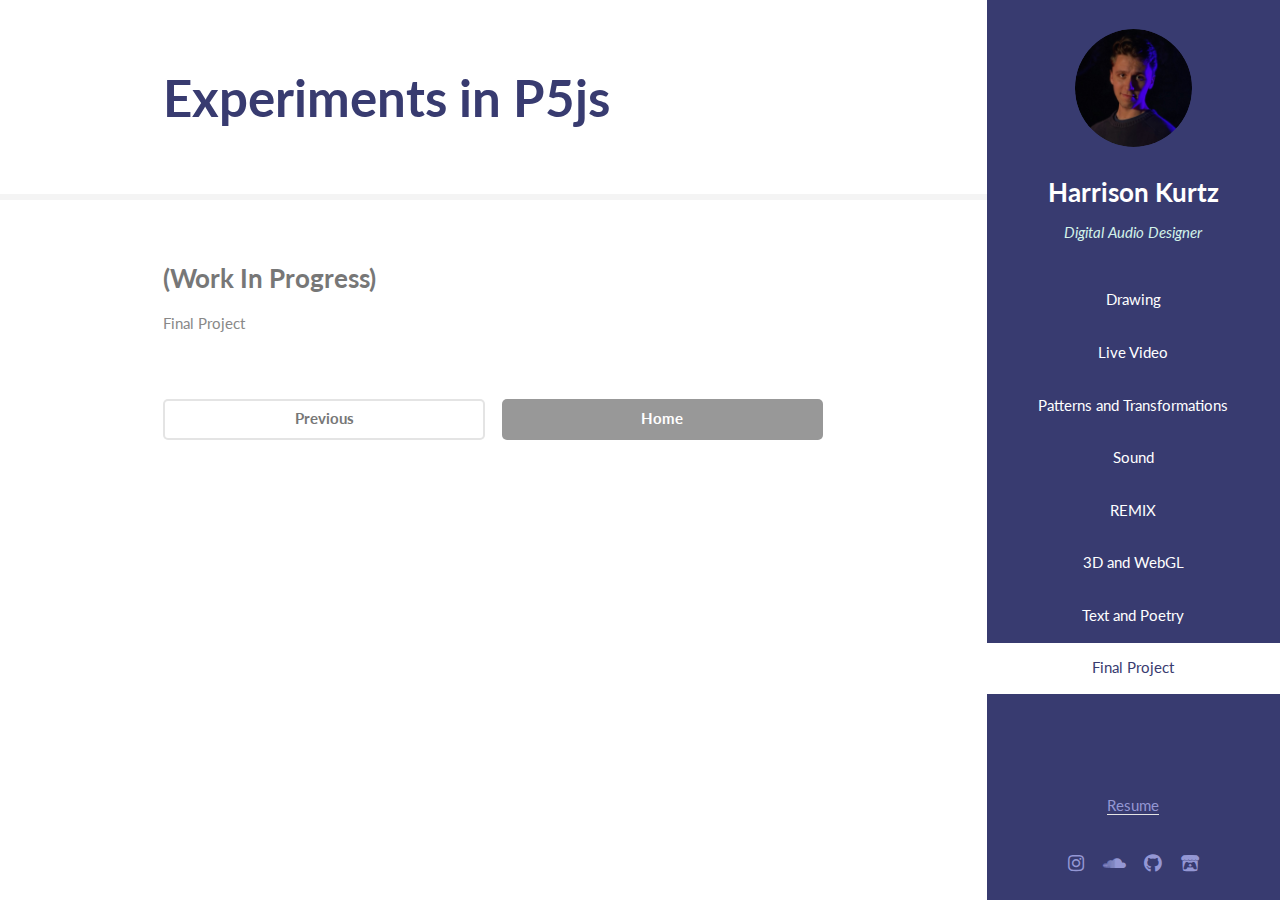
==== p5/final.html @ 9763a348 "Added all the p5 pages!" ====
<!DOCTYPE HTML>
<html>
	<head>
		<title>P5js Experiments</title>
		<meta charset="utf-8" />
		<meta name="viewport" content="width=device-width, initial-scale=1, user-scalable=no" />
		<link rel="shortcut icon" href="favicon.ico"/>
		<link rel="stylesheet" href="../assets/css/main.css" />
		<script src="p5.js"></script>
		<script src="p5.sound.min.js"></script>
		<!--<script src="week7.js"></script> -->
	</head>
    <body class="is-preload">
        <!-- Header -->
			<section id="header">
				<header>
					<span class="image avatar"><img src="../images/avatar.jpg" alt="" /></span>
					<h1 id="logo"><a href="/">Harrison Kurtz</a></h1>
					<p>Digital Audio Designer</p>
				</header>
				<nav id="nav">
					<ul>
						<li><a href="week1.html">Drawing</a></li>
						<li><a href="week2.html">Live Video</a></li>
						<li><a href="week3.html">Patterns and Transformations</a></li>
						<li><a href="week4.html">Sound</a></li>
						<li><a href="week5.html">REMIX</a></li>
						<li><a href="week6.html">3D and WebGL</a></li>
						<li><a href="week7.html">Text and Poetry</a></li>
						<li><a href="final.html"class="active">Final Project</a></li>
					</ul>
				</nav>
				<footer>
					<p><a href="/resumes/Resume.pdf">Resume</a></p>
					<ul class="icons">
						<li><a href="https://www.instagram.com/h.kurtz/" class="icon brands fa-instagram"><span class="label">Instagram</span></a></li>
						<li><a href="https://soundcloud.com/user-199439298" class="icon brands fa-soundcloud"><span class="label">Soundcloud</span></a></li>
						<li><a href="https://github.com/h-kurtz" class="icon brands fa-github"><span class="label">Github</span></a></li>
						<li><a href="https://h-kurtz.itch.io" class="icon brands fa-itch-io"><span class="label">Itch.io</span></a></li>
					</ul>
				</footer>
			</section>

			<div id="wrapper">

				<!-- Main -->
					<div id="main">
						<section>
							<div class="container">
								<header class="major">
									<h2>Experiments in P5js</h2>
								</header>
							</div>
						</section>
						<section>
							<div class="container">
								<h3>(Work In Progress)</h3>
								<p>Final Project</p>
								<!--<div id="p5-frame"></div> 
								<h4>Instructions:</h4>
								<p>Use your mouse to search for the lines of poetry hidden in the canvas.</p>
								-->
							</div>
						</section>
						<div class="container">
							<ul class="actions fit">
								<li><a href="week7.html" class="button alt">Previous</a></li>
								<li><a href="/" class="col-6 button">Home</a></li>
							</ul>
						</div>
					</div>
			</div>
			


        <script src="../assets/js/jquery.min.js"></script>
        <script src="../assets/js/jquery.scrollex.min.js"></script>
        <script src="../assets/js/jquery.scrolly.min.js"></script>
        <script src="../assets/js/browser.min.js"></script>
        <script src="../assets/js/breakpoints.min.js"></script>
        <script src="../assets/js/util.js"></script>
        <script src="../assets/js/main.js"></script>

    </body>
</html>
---- assets/css/main.css ----
@import url("fontawesome-all.min.css");
@import url("https://fonts.googleapis.com/css?family=Lato:400,400italic,700,700italic|Source+Code+Pro:400");

/*
	Read Only by HTML5 UP
	html5up.net | @ajlkn
	Free for personal and commercial use under the CCA 3.0 license (html5up.net/license)
*/

html, body, div, span, applet, object,
iframe, h1, h2, h3, h4, h5, h6, p, blockquote,
pre, a, abbr, acronym, address, big, cite,
code, del, dfn, em, img, ins, kbd, q, s, samp,
small, strike, strong, sub, sup, tt, var, b,
u, i, center, dl, dt, dd, ol, ul, li, fieldset,
form, label, legend, table, caption, tbody,
tfoot, thead, tr, th, td, article, aside,
canvas, details, embed, figure, figcaption,
footer, header, hgroup, menu, nav, output, ruby,
section, summary, time, mark, audio, video {
	margin: 0;
	padding: 0;
	border: 0;
	font-size: 100%;
	font: inherit;
	vertical-align: baseline;}

article, aside, details, figcaption, figure,
footer, header, hgroup, menu, nav, section {
	display: block;}

body {
	line-height: 1;
}

ol, ul {
	list-style: none;
}

blockquote, q {
	quotes: none;
}

	blockquote:before, blockquote:after, q:before, q:after {
		content: '';
		content: none;
	}

table {
	border-collapse: collapse;
	border-spacing: 0;
}

body {
	-webkit-text-size-adjust: none;
}

mark {
	background-color: transparent;
	color: inherit;
}

input::-moz-focus-inner {
	border: 0;
	padding: 0;
}

input, select, textarea {
	-moz-appearance: none;
	-webkit-appearance: none;
	-ms-appearance: none;
	appearance: none;
}

/* Basic */

	html {
		box-sizing: border-box;
	}

	*, *:before, *:after {
		box-sizing: inherit;
	}

	body {
		background: #fff;
	}

		body.is-preload *, body.is-preload *:before, body.is-preload *:after {
			-moz-animation: none !important;
			-webkit-animation: none !important;
			-ms-animation: none !important;
			animation: none !important;
			-moz-transition: none !important;
			-webkit-transition: none !important;
			-ms-transition: none !important;
			transition: none !important;
		}

	body, input, select, textarea {
		color: #888;
		font-family: "Lato", sans-serif;
		font-size: 16pt;
		font-weight: 400;
		line-height: 1.75em;
	}

	a {
		-moz-transition: color 0.2s ease-in-out, border-color 0.2s ease-in-out;
		-webkit-transition: color 0.2s ease-in-out, border-color 0.2s ease-in-out;
		-ms-transition: color 0.2s ease-in-out, border-color 0.2s ease-in-out;
		transition: color 0.2s ease-in-out, border-color 0.2s ease-in-out;
		border-bottom: solid 1px #e4e4e4;
		color: inherit;
		text-decoration: none;
	}

		a:hover {
			border-bottom-color: transparent;
			color: #383b70 !important;
		}

	strong, b {
		color: #777;
		font-weight: 700;
	}

	em, i {
		font-style: italic;
	}

	p {
		margin: 0 0 2.25em 0;
	}

	h1, h2, h3, h4, h5, h6 {
		color: #777;
		font-weight: 700;
		line-height: 1em;
		margin: 0 0 0.5625em 0;
	}

		h1 a, h2 a, h3 a, h4 a, h5 a, h6 a {
			border: 0;
			color: inherit;
			text-decoration: none;
		}

	h2 {
		font-size: 2em;
		line-height: 1.5em;
	}

	h3 {
		font-size: 1.75em;
		line-height: 1.5em;
	}

	h4 {
		font-size: 1.25em;
		line-height: 1.5em;
	}

	h5 {
		font-size: 0.9em;
		line-height: 1.5em;
	}

	h6 {
		font-size: 0.7em;
		line-height: 1.5em;
	}

	sub {
		font-size: 0.8em;
		position: relative;
		top: 0.5em;
	}

	sup {
		font-size: 0.8em;
		position: relative;
		top: -0.5em;
	}

	hr {
		border: 0;
		border-bottom: solid 2px #f4f4f4;
		margin: 2.25em 0;
	}

		hr.major {
			margin: 3.375em 0;
		}

	blockquote {
		border-left: solid 8px #e4e4e4;
		font-style: italic;
		margin: 0 0 2.25em 0;
		padding: 0.5em 0 0.5em 2em;
	}

	code {
		background: #555;
		border-radius: 5px;
		color: #fff;
		font-family: "Source Code Pro", monospace;
		font-size: 0.9em;
		margin: 0 0.25em;
		padding: 0.25em 0.65em;
	}

	pre {
		font-family: "Source Code Pro", monospace;
		font-size: 0.9em;
		margin: 0 0 2.25em 0;
	}

		pre code {
			-webkit-overflow-scrolling: touch;
			display: block;
			line-height: 1.5em;
			overflow-x: auto;
			padding: 1em 1.5em;
		}

	.align-left {
		text-align: left;
	}

	.align-center {
		text-align: center;
	}

	.align-right {
		text-align: right;
	}

/* Row */

	.row {
		display: flex;
		flex-wrap: wrap;
		box-sizing: border-box;
		align-items: stretch;
	}

		.row > * {
			box-sizing: border-box;
		}

		.row.gtr-uniform > * > :last-child {
			margin-bottom: 0;
		}

		.row.aln-left {
			justify-content: flex-start;
		}

		.row.aln-center {
			justify-content: center;
		}

		.row.aln-right {
			justify-content: flex-end;
		}

		.row.aln-top {
			align-items: flex-start;
		}

		.row.aln-middle {
			align-items: center;
		}

		.row.aln-bottom {
			align-items: flex-end;
		}

		.row > .imp {
			order: -1;
		}

		.row > .col-1 {
			width: 8.33333%;
		}

		.row > .off-1 {
			margin-left: 8.33333%;
		}

		.row > .col-2 {
			width: 16.66667%;
		}

		.row > .off-2 {
			margin-left: 16.66667%;
		}

		.row > .col-3 {
			width: 25%;
		}

		.row > .off-3 {
			margin-left: 25%;
		}

		.row > .col-4 {
			width: 33.33333%;
		}

		.row > .off-4 {
			margin-left: 33.33333%;
		}

		.row > .col-5 {
			width: 41.66667%;
		}

		.row > .off-5 {
			margin-left: 41.66667%;
		}

		.row > .col-6 {
			width: 50%;
		}

		.row > .off-6 {
			margin-left: 50%;
		}

		.row > .col-7 {
			width: 58.33333%;
		}

		.row > .off-7 {
			margin-left: 58.33333%;
		}

		.row > .col-8 {
			width: 66.66667%;
		}

		.row > .off-8 {
			margin-left: 66.66667%;
		}

		.row > .col-9 {
			width: 75%;
		}

		.row > .off-9 {
			margin-left: 75%;
		}

		.row > .col-10 {
			width: 83.33333%;
		}

		.row > .off-10 {
			margin-left: 83.33333%;
		}

		.row > .col-11 {
			width: 91.66667%;
		}

		.row > .off-11 {
			margin-left: 91.66667%;
		}

		.row > .col-12 {
			width: 100%;
		}

		.row > .off-12 {
			margin-left: 100%;
		}

		.row.gtr-0 {
			margin-top: 0;
			margin-left: 0em;
		}

			.row.gtr-0 > * {
				padding: 0 0 0 0em;
			}

			.row.gtr-0.gtr-uniform {
				margin-top: 0em;
			}

				.row.gtr-0.gtr-uniform > * {
					padding-top: 0em;
				}

		.row.gtr-25 {
			margin-top: 0;
			margin-left: -0.5em;
		}

			.row.gtr-25 > * {
				padding: 0 0 0 0.5em;
			}

			.row.gtr-25.gtr-uniform {
				margin-top: -0.5em;
			}

				.row.gtr-25.gtr-uniform > * {
					padding-top: 0.5em;
				}

		.row.gtr-50 {
			margin-top: 0;
			margin-left: -1em;
		}

			.row.gtr-50 > * {
				padding: 0 0 0 1em;
			}

			.row.gtr-50.gtr-uniform {
				margin-top: -1em;
			}

				.row.gtr-50.gtr-uniform > * {
					padding-top: 1em;
				}

		.row {
			margin-top: 0;
			margin-left: -2em;
		}

			.row > * {
				padding: 0 0 0 2em;
			}

			.row.gtr-uniform {
				margin-top: -2em;
			}

				.row.gtr-uniform > * {
					padding-top: 2em;
				}

		.row.gtr-150 {
			margin-top: 0;
			margin-left: -3em;
		}

			.row.gtr-150 > * {
				padding: 0 0 0 3em;
			}

			.row.gtr-150.gtr-uniform {
				margin-top: -3em;
			}

				.row.gtr-150.gtr-uniform > * {
					padding-top: 3em;
				}

		.row.gtr-200 {
			margin-top: 0;
			margin-left: -4em;
		}

			.row.gtr-200 > * {
				padding: 0 0 0 4em;
			}

			.row.gtr-200.gtr-uniform {
				margin-top: -4em;
			}

				.row.gtr-200.gtr-uniform > * {
					padding-top: 4em;
				}

		@media screen and (max-width: 1680px) {

			.row {
				display: flex;
				flex-wrap: wrap;
				box-sizing: border-box;
				align-items: stretch;
			}

				.row > * {
					box-sizing: border-box;
				}

				.row.gtr-uniform > * > :last-child {
					margin-bottom: 0;
				}

				.row.aln-left {
					justify-content: flex-start;
				}

				.row.aln-center {
					justify-content: center;
				}

				.row.aln-right {
					justify-content: flex-end;
				}

				.row.aln-top {
					align-items: flex-start;
				}

				.row.aln-middle {
					align-items: center;
				}

				.row.aln-bottom {
					align-items: flex-end;
				}

				.row > .imp-xlarge {
					order: -1;
				}

				.row > .col-1-xlarge {
					width: 8.33333%;
				}

				.row > .off-1-xlarge {
					margin-left: 8.33333%;
				}

				.row > .col-2-xlarge {
					width: 16.66667%;
				}

				.row > .off-2-xlarge {
					margin-left: 16.66667%;
				}

				.row > .col-3-xlarge {
					width: 25%;
				}

				.row > .off-3-xlarge {
					margin-left: 25%;
				}

				.row > .col-4-xlarge {
					width: 33.33333%;
				}

				.row > .off-4-xlarge {
					margin-left: 33.33333%;
				}

				.row > .col-5-xlarge {
					width: 41.66667%;
				}

				.row > .off-5-xlarge {
					margin-left: 41.66667%;
				}

				.row > .col-6-xlarge {
					width: 50%;
				}

				.row > .off-6-xlarge {
					margin-left: 50%;
				}

				.row > .col-7-xlarge {
					width: 58.33333%;
				}

				.row > .off-7-xlarge {
					margin-left: 58.33333%;
				}

				.row > .col-8-xlarge {
					width: 66.66667%;
				}

				.row > .off-8-xlarge {
					margin-left: 66.66667%;
				}

				.row > .col-9-xlarge {
					width: 75%;
				}

				.row > .off-9-xlarge {
					margin-left: 75%;
				}

				.row > .col-10-xlarge {
					width: 83.33333%;
				}

				.row > .off-10-xlarge {
					margin-left: 83.33333%;
				}

				.row > .col-11-xlarge {
					width: 91.66667%;
				}

				.row > .off-11-xlarge {
					margin-left: 91.66667%;
				}

				.row > .col-12-xlarge {
					width: 100%;
				}

				.row > .off-12-xlarge {
					margin-left: 100%;
				}

				.row.gtr-0 {
					margin-top: 0;
					margin-left: 0em;
				}

					.row.gtr-0 > * {
						padding: 0 0 0 0em;
					}

					.row.gtr-0.gtr-uniform {
						margin-top: 0em;
					}

						.row.gtr-0.gtr-uniform > * {
							padding-top: 0em;
						}

				.row.gtr-25 {
					margin-top: 0;
					margin-left: -0.5em;
				}

					.row.gtr-25 > * {
						padding: 0 0 0 0.5em;
					}

					.row.gtr-25.gtr-uniform {
						margin-top: -0.5em;
					}

						.row.gtr-25.gtr-uniform > * {
							padding-top: 0.5em;
						}

				.row.gtr-50 {
					margin-top: 0;
					margin-left: -1em;
				}

					.row.gtr-50 > * {
						padding: 0 0 0 1em;
					}

					.row.gtr-50.gtr-uniform {
						margin-top: -1em;
					}

						.row.gtr-50.gtr-uniform > * {
							padding-top: 1em;
						}

				.row {
					margin-top: 0;
					margin-left: -2em;
				}

					.row > * {
						padding: 0 0 0 2em;
					}

					.row.gtr-uniform {
						margin-top: -2em;
					}

						.row.gtr-uniform > * {
							padding-top: 2em;
						}

				.row.gtr-150 {
					margin-top: 0;
					margin-left: -3em;
				}

					.row.gtr-150 > * {
						padding: 0 0 0 3em;
					}

					.row.gtr-150.gtr-uniform {
						margin-top: -3em;
					}

						.row.gtr-150.gtr-uniform > * {
							padding-top: 3em;
						}

				.row.gtr-200 {
					margin-top: 0;
					margin-left: -4em;
				}

					.row.gtr-200 > * {
						padding: 0 0 0 4em;
					}

					.row.gtr-200.gtr-uniform {
						margin-top: -4em;
					}

						.row.gtr-200.gtr-uniform > * {
							padding-top: 4em;
						}

		}

		@media screen and (max-width: 1280px) {

			.row {
				display: flex;
				flex-wrap: wrap;
				box-sizing: border-box;
				align-items: stretch;
			}

				.row > * {
					box-sizing: border-box;
				}

				.row.gtr-uniform > * > :last-child {
					margin-bottom: 0;
				}

				.row.aln-left {
					justify-content: flex-start;
				}

				.row.aln-center {
					justify-content: center;
				}

				.row.aln-right {
					justify-content: flex-end;
				}

				.row.aln-top {
					align-items: flex-start;
				}

				.row.aln-middle {
					align-items: center;
				}

				.row.aln-bottom {
					align-items: flex-end;
				}

				.row > .imp-large {
					order: -1;
				}

				.row > .col-1-large {
					width: 8.33333%;
				}

				.row > .off-1-large {
					margin-left: 8.33333%;
				}

				.row > .col-2-large {
					width: 16.66667%;
				}

				.row > .off-2-large {
					margin-left: 16.66667%;
				}

				.row > .col-3-large {
					width: 25%;
				}

				.row > .off-3-large {
					margin-left: 25%;
				}

				.row > .col-4-large {
					width: 33.33333%;
				}

				.row > .off-4-large {
					margin-left: 33.33333%;
				}

				.row > .col-5-large {
					width: 41.66667%;
				}

				.row > .off-5-large {
					margin-left: 41.66667%;
				}

				.row > .col-6-large {
					width: 50%;
				}

				.row > .off-6-large {
					margin-left: 50%;
				}

				.row > .col-7-large {
					width: 58.33333%;
				}

				.row > .off-7-large {
					margin-left: 58.33333%;
				}

				.row > .col-8-large {
					width: 66.66667%;
				}

				.row > .off-8-large {
					margin-left: 66.66667%;
				}

				.row > .col-9-large {
					width: 75%;
				}

				.row > .off-9-large {
					margin-left: 75%;
				}

				.row > .col-10-large {
					width: 83.33333%;
				}

				.row > .off-10-large {
					margin-left: 83.33333%;
				}

				.row > .col-11-large {
					width: 91.66667%;
				}

				.row > .off-11-large {
					margin-left: 91.66667%;
				}

				.row > .col-12-large {
					width: 100%;
				}

				.row > .off-12-large {
					margin-left: 100%;
				}

				.row.gtr-0 {
					margin-top: 0;
					margin-left: 0em;
				}

					.row.gtr-0 > * {
						padding: 0 0 0 0em;
					}

					.row.gtr-0.gtr-uniform {
						margin-top: 0em;
					}

						.row.gtr-0.gtr-uniform > * {
							padding-top: 0em;
						}

				.row.gtr-25 {
					margin-top: 0;
					margin-left: -0.375em;
				}

					.row.gtr-25 > * {
						padding: 0 0 0 0.375em;
					}

					.row.gtr-25.gtr-uniform {
						margin-top: -0.375em;
					}

						.row.gtr-25.gtr-uniform > * {
							padding-top: 0.375em;
						}

				.row.gtr-50 {
					margin-top: 0;
					margin-left: -0.75em;
				}

					.row.gtr-50 > * {
						padding: 0 0 0 0.75em;
					}

					.row.gtr-50.gtr-uniform {
						margin-top: -0.75em;
					}

						.row.gtr-50.gtr-uniform > * {
							padding-top: 0.75em;
						}

				.row {
					margin-top: 0;
					margin-left: -1.5em;
				}

					.row > * {
						padding: 0 0 0 1.5em;
					}

					.row.gtr-uniform {
						margin-top: -1.5em;
					}

						.row.gtr-uniform > * {
							padding-top: 1.5em;
						}

				.row.gtr-150 {
					margin-top: 0;
					margin-left: -2.25em;
				}

					.row.gtr-150 > * {
						padding: 0 0 0 2.25em;
					}

					.row.gtr-150.gtr-uniform {
						margin-top: -2.25em;
					}

						.row.gtr-150.gtr-uniform > * {
							padding-top: 2.25em;
						}

				.row.gtr-200 {
					margin-top: 0;
					margin-left: -3em;
				}

					.row.gtr-200 > * {
						padding: 0 0 0 3em;
					}

					.row.gtr-200.gtr-uniform {
						margin-top: -3em;
					}

						.row.gtr-200.gtr-uniform > * {
							padding-top: 3em;
						}

		}

		@media screen and (max-width: 1024px) {

			.row {
				display: flex;
				flex-wrap: wrap;
				box-sizing: border-box;
				align-items: stretch;
			}

				.row > * {
					box-sizing: border-box;
				}

				.row.gtr-uniform > * > :last-child {
					margin-bottom: 0;
				}

				.row.aln-left {
					justify-content: flex-start;
				}

				.row.aln-center {
					justify-content: center;
				}

				.row.aln-right {
					justify-content: flex-end;
				}

				.row.aln-top {
					align-items: flex-start;
				}

				.row.aln-middle {
					align-items: center;
				}

				.row.aln-bottom {
					align-items: flex-end;
				}

				.row > .imp-medium {
					order: -1;
				}

				.row > .col-1-medium {
					width: 8.33333%;
				}

				.row > .off-1-medium {
					margin-left: 8.33333%;
				}

				.row > .col-2-medium {
					width: 16.66667%;
				}

				.row > .off-2-medium {
					margin-left: 16.66667%;
				}

				.row > .col-3-medium {
					width: 25%;
				}

				.row > .off-3-medium {
					margin-left: 25%;
				}

				.row > .col-4-medium {
					width: 33.33333%;
				}

				.row > .off-4-medium {
					margin-left: 33.33333%;
				}

				.row > .col-5-medium {
					width: 41.66667%;
				}

				.row > .off-5-medium {
					margin-left: 41.66667%;
				}

				.row > .col-6-medium {
					width: 50%;
				}

				.row > .off-6-medium {
					margin-left: 50%;
				}

				.row > .col-7-medium {
					width: 58.33333%;
				}

				.row > .off-7-medium {
					margin-left: 58.33333%;
				}

				.row > .col-8-medium {
					width: 66.66667%;
				}

				.row > .off-8-medium {
					margin-left: 66.66667%;
				}

				.row > .col-9-medium {
					width: 75%;
				}

				.row > .off-9-medium {
					margin-left: 75%;
				}

				.row > .col-10-medium {
					width: 83.33333%;
				}

				.row > .off-10-medium {
					margin-left: 83.33333%;
				}

				.row > .col-11-medium {
					width: 91.66667%;
				}

				.row > .off-11-medium {
					margin-left: 91.66667%;
				}

				.row > .col-12-medium {
					width: 100%;
				}

				.row > .off-12-medium {
					margin-left: 100%;
				}

				.row.gtr-0 {
					margin-top: 0;
					margin-left: 0em;
				}

					.row.gtr-0 > * {
						padding: 0 0 0 0em;
					}

					.row.gtr-0.gtr-uniform {
						margin-top: 0em;
					}

						.row.gtr-0.gtr-uniform > * {
							padding-top: 0em;
						}

				.row.gtr-25 {
					margin-top: 0;
					margin-left: -0.375em;
				}

					.row.gtr-25 > * {
						padding: 0 0 0 0.375em;
					}

					.row.gtr-25.gtr-uniform {
						margin-top: -0.375em;
					}

						.row.gtr-25.gtr-uniform > * {
							padding-top: 0.375em;
						}

				.row.gtr-50 {
					margin-top: 0;
					margin-left: -0.75em;
				}

					.row.gtr-50 > * {
						padding: 0 0 0 0.75em;
					}

					.row.gtr-50.gtr-uniform {
						margin-top: -0.75em;
					}

						.row.gtr-50.gtr-uniform > * {
							padding-top: 0.75em;
						}

				.row {
					margin-top: 0;
					margin-left: -1.5em;
				}

					.row > * {
						padding: 0 0 0 1.5em;
					}

					.row.gtr-uniform {
						margin-top: -1.5em;
					}

						.row.gtr-uniform > * {
							padding-top: 1.5em;
						}

				.row.gtr-150 {
					margin-top: 0;
					margin-left: -2.25em;
				}

					.row.gtr-150 > * {
						padding: 0 0 0 2.25em;
					}

					.row.gtr-150.gtr-uniform {
						margin-top: -2.25em;
					}

						.row.gtr-150.gtr-uniform > * {
							padding-top: 2.25em;
						}

				.row.gtr-200 {
					margin-top: 0;
					margin-left: -3em;
				}

					.row.gtr-200 > * {
						padding: 0 0 0 3em;
					}

					.row.gtr-200.gtr-uniform {
						margin-top: -3em;
					}

						.row.gtr-200.gtr-uniform > * {
							padding-top: 3em;
						}

		}

		@media screen and (max-width: 736px) {

			.row {
				display: flex;
				flex-wrap: wrap;
				box-sizing: border-box;
				align-items: stretch;
			}

				.row > * {
					box-sizing: border-box;
				}

				.row.gtr-uniform > * > :last-child {
					margin-bottom: 0;
				}

				.row.aln-left {
					justify-content: flex-start;
				}

				.row.aln-center {
					justify-content: center;
				}

				.row.aln-right {
					justify-content: flex-end;
				}

				.row.aln-top {
					align-items: flex-start;
				}

				.row.aln-middle {
					align-items: center;
				}

				.row.aln-bottom {
					align-items: flex-end;
				}

				.row > .imp-small {
					order: -1;
				}

				.row > .col-1-small {
					width: 8.33333%;
				}

				.row > .off-1-small {
					margin-left: 8.33333%;
				}

				.row > .col-2-small {
					width: 16.66667%;
				}

				.row > .off-2-small {
					margin-left: 16.66667%;
				}

				.row > .col-3-small {
					width: 25%;
				}

				.row > .off-3-small {
					margin-left: 25%;
				}

				.row > .col-4-small {
					width: 33.33333%;
				}

				.row > .off-4-small {
					margin-left: 33.33333%;
				}

				.row > .col-5-small {
					width: 41.66667%;
				}

				.row > .off-5-small {
					margin-left: 41.66667%;
				}

				.row > .col-6-small {
					width: 50%;
				}

				.row > .off-6-small {
					margin-left: 50%;
				}

				.row > .col-7-small {
					width: 58.33333%;
				}

				.row > .off-7-small {
					margin-left: 58.33333%;
				}

				.row > .col-8-small {
					width: 66.66667%;
				}

				.row > .off-8-small {
					margin-left: 66.66667%;
				}

				.row > .col-9-small {
					width: 75%;
				}

				.row > .off-9-small {
					margin-left: 75%;
				}

				.row > .col-10-small {
					width: 83.33333%;
				}

				.row > .off-10-small {
					margin-left: 83.33333%;
				}

				.row > .col-11-small {
					width: 91.66667%;
				}

				.row > .off-11-small {
					margin-left: 91.66667%;
				}

				.row > .col-12-small {
					width: 100%;
				}

				.row > .off-12-small {
					margin-left: 100%;
				}

				.row.gtr-0 {
					margin-top: 0;
					margin-left: 0em;
				}

					.row.gtr-0 > * {
						padding: 0 0 0 0em;
					}

					.row.gtr-0.gtr-uniform {
						margin-top: 0em;
					}

						.row.gtr-0.gtr-uniform > * {
							padding-top: 0em;
						}

				.row.gtr-25 {
					margin-top: 0;
					margin-left: -0.3125em;
				}

					.row.gtr-25 > * {
						padding: 0 0 0 0.3125em;
					}

					.row.gtr-25.gtr-uniform {
						margin-top: -0.3125em;
					}

						.row.gtr-25.gtr-uniform > * {
							padding-top: 0.3125em;
						}

				.row.gtr-50 {
					margin-top: 0;
					margin-left: -0.625em;
				}

					.row.gtr-50 > * {
						padding: 0 0 0 0.625em;
					}

					.row.gtr-50.gtr-uniform {
						margin-top: -0.625em;
					}

						.row.gtr-50.gtr-uniform > * {
							padding-top: 0.625em;
						}

				.row {
					margin-top: 0;
					margin-left: -1.25em;
				}

					.row > * {
						padding: 0 0 0 1.25em;
					}

					.row.gtr-uniform {
						margin-top: -1.25em;
					}

						.row.gtr-uniform > * {
							padding-top: 1.25em;
						}

				.row.gtr-150 {
					margin-top: 0;
					margin-left: -1.875em;
				}

					.row.gtr-150 > * {
						padding: 0 0 0 1.875em;
					}

					.row.gtr-150.gtr-uniform {
						margin-top: -1.875em;
					}

						.row.gtr-150.gtr-uniform > * {
							padding-top: 1.875em;
						}

				.row.gtr-200 {
					margin-top: 0;
					margin-left: -2.5em;
				}

					.row.gtr-200 > * {
						padding: 0 0 0 2.5em;
					}

					.row.gtr-200.gtr-uniform {
						margin-top: -2.5em;
					}

						.row.gtr-200.gtr-uniform > * {
							padding-top: 2.5em;
						}

		}

		@media screen and (max-width: 480px) {

			.row {
				display: flex;
				flex-wrap: wrap;
				box-sizing: border-box;
				align-items: stretch;
			}

				.row > * {
					box-sizing: border-box;
				}

				.row.gtr-uniform > * > :last-child {
					margin-bottom: 0;
				}

				.row.aln-left {
					justify-content: flex-start;
				}

				.row.aln-center {
					justify-content: center;
				}

				.row.aln-right {
					justify-content: flex-end;
				}

				.row.aln-top {
					align-items: flex-start;
				}

				.row.aln-middle {
					align-items: center;
				}

				.row.aln-bottom {
					align-items: flex-end;
				}

				.row > .imp-xsmall {
					order: -1;
				}

				.row > .col-1-xsmall {
					width: 8.33333%;
				}

				.row > .off-1-xsmall {
					margin-left: 8.33333%;
				}

				.row > .col-2-xsmall {
					width: 16.66667%;
				}

				.row > .off-2-xsmall {
					margin-left: 16.66667%;
				}

				.row > .col-3-xsmall {
					width: 25%;
				}

				.row > .off-3-xsmall {
					margin-left: 25%;
				}

				.row > .col-4-xsmall {
					width: 33.33333%;
				}

				.row > .off-4-xsmall {
					margin-left: 33.33333%;
				}

				.row > .col-5-xsmall {
					width: 41.66667%;
				}

				.row > .off-5-xsmall {
					margin-left: 41.66667%;
				}

				.row > .col-6-xsmall {
					width: 50%;
				}

				.row > .off-6-xsmall {
					margin-left: 50%;
				}

				.row > .col-7-xsmall {
					width: 58.33333%;
				}

				.row > .off-7-xsmall {
					margin-left: 58.33333%;
				}

				.row > .col-8-xsmall {
					width: 66.66667%;
				}

				.row > .off-8-xsmall {
					margin-left: 66.66667%;
				}

				.row > .col-9-xsmall {
					width: 75%;
				}

				.row > .off-9-xsmall {
					margin-left: 75%;
				}

				.row > .col-10-xsmall {
					width: 83.33333%;
				}

				.row > .off-10-xsmall {
					margin-left: 83.33333%;
				}

				.row > .col-11-xsmall {
					width: 91.66667%;
				}

				.row > .off-11-xsmall {
					margin-left: 91.66667%;
				}

				.row > .col-12-xsmall {
					width: 100%;
				}

				.row > .off-12-xsmall {
					margin-left: 100%;
				}

				.row.gtr-0 {
					margin-top: 0;
					margin-left: 0em;
				}

					.row.gtr-0 > * {
						padding: 0 0 0 0em;
					}

					.row.gtr-0.gtr-uniform {
						margin-top: 0em;
					}

						.row.gtr-0.gtr-uniform > * {
							padding-top: 0em;
						}

				.row.gtr-25 {
					margin-top: 0;
					margin-left: -0.3125em;
				}

					.row.gtr-25 > * {
						padding: 0 0 0 0.3125em;
					}

					.row.gtr-25.gtr-uniform {
						margin-top: -0.3125em;
					}

						.row.gtr-25.gtr-uniform > * {
							padding-top: 0.3125em;
						}

				.row.gtr-50 {
					margin-top: 0;
					margin-left: -0.625em;
				}

					.row.gtr-50 > * {
						padding: 0 0 0 0.625em;
					}

					.row.gtr-50.gtr-uniform {
						margin-top: -0.625em;
					}

						.row.gtr-50.gtr-uniform > * {
							padding-top: 0.625em;
						}

				.row {
					margin-top: 0;
					margin-left: -1.25em;
				}

					.row > * {
						padding: 0 0 0 1.25em;
					}

					.row.gtr-uniform {
						margin-top: -1.25em;
					}

						.row.gtr-uniform > * {
							padding-top: 1.25em;
						}

				.row.gtr-150 {
					margin-top: 0;
					margin-left: -1.875em;
				}

					.row.gtr-150 > * {
						padding: 0 0 0 1.875em;
					}

					.row.gtr-150.gtr-uniform {
						margin-top: -1.875em;
					}

						.row.gtr-150.gtr-uniform > * {
							padding-top: 1.875em;
						}

				.row.gtr-200 {
					margin-top: 0;
					margin-left: -2.5em;
				}

					.row.gtr-200 > * {
						padding: 0 0 0 2.5em;
					}

					.row.gtr-200.gtr-uniform {
						margin-top: -2.5em;
					}

						.row.gtr-200.gtr-uniform > * {
							padding-top: 2.5em;
						}

		}

/* Container */

	.container {
		margin: 0 auto;
		max-width: calc(100% - 4.5em);
		width: 45em;
	}

		.container.xsmall {
			width: 11.25em;
		}

		.container.small {
			width: 22.5em;
		}

		.container.medium {
			width: 33.75em;
		}

		.container.large {
			width: 56.25em;
		}

		.container.xlarge {
			width: 67.5em;
		}

		.container.max {
			width: 100%;
		}

		@media screen and (max-width: 1024px) {

			.container {
				width: 100% !important;
			}

		}

		@media screen and (max-width: 480px) {

			.container {
				max-width: calc(100% - 3.375em);
			}

		}

/* Section/Article */

	section.special, article.special {
		text-align: center;
	}

	header p {
		color: #aaa;
		position: relative;
		margin: 0 0 1.6875em 0;
	}

	header h2 + p {
		font-size: 1.25em;
		margin-top: -0.5em;
		line-height: 1.5em;
	}

	header h3 + p {
		font-size: 1.1em;
		margin-top: -0.35em;
		line-height: 1.5em;
	}

	header h4 + p,
	header h5 + p,
	header h6 + p {
		font-size: 0.9em;
		margin-top: -0.25em;
		line-height: 1.5em;
	}

	header.major h2 {
		color: #383b70;
		font-size: 3.5em;
	}

		header.major h2 + p {
			color: #777;
			font-size: 1.75em;
			font-weight: 700;
			margin-top: -0.75em;
		}

/* Form */

	form {
		margin: 0 0 2.25em 0;
	}

	label {
		color: #777;
		display: block;
		font-size: 0.9em;
		font-weight: 700;
		margin: 0 0 1.125em 0;
	}

	input::-moz-focus-inner {
		border: 0;
		padding: 0;
	}

	input[type="text"],
	input[type="password"],
	input[type="email"],
	select,
	textarea {
		-moz-appearance: none;
		-webkit-appearance: none;
		-ms-appearance: none;
		appearance: none;
		border-radius: 5px;
		border: none;
		border: solid 2px #e4e4e4;
		color: inherit;
		display: block;
		outline: 0;
		padding: 0 1em;
		text-decoration: none;
		width: 100%;
	}

		input[type="text"]:invalid,
		input[type="password"]:invalid,
		input[type="email"]:invalid,
		select:invalid,
		textarea:invalid {
			box-shadow: none;
		}

		input[type="text"]:focus,
		input[type="password"]:focus,
		input[type="email"]:focus,
		select:focus,
		textarea:focus {
			border-color: #383b70;
		}

	select {
		background-image: url("data:image/svg+xml;charset=utf8,%3Csvg xmlns='http://www.w3.org/2000/svg' width='40' height='40' preserveAspectRatio='none' viewBox='0 0 40 40'%3E%3Cpath d='M9.4,12.3l10.4,10.4l10.4-10.4c0.2-0.2,0.5-0.4,0.9-0.4c0.3,0,0.6,0.1,0.9,0.4l3.3,3.3c0.2,0.2,0.4,0.5,0.4,0.9 c0,0.4-0.1,0.6-0.4,0.9L20.7,31.9c-0.2,0.2-0.5,0.4-0.9,0.4c-0.3,0-0.6-0.1-0.9-0.4L4.3,17.3c-0.2-0.2-0.4-0.5-0.4-0.9 c0-0.4,0.1-0.6,0.4-0.9l3.3-3.3c0.2-0.2,0.5-0.4,0.9-0.4S9.1,12.1,9.4,12.3z' fill='%23e4e4e4' /%3E%3C/svg%3E");
		background-size: 1.25em;
		background-repeat: no-repeat;
		background-position: calc(100% - 1em) center;
		height: 2.75em;
		padding-right: 2.75em;
		text-overflow: ellipsis;
	}

		select option {
			color: #777;
			background: #fff;
		}

		select:focus::-ms-value {
			background-color: transparent;
		}

		select::-ms-expand {
			display: none;
		}

	input[type="text"],
	input[type="password"],
	input[type="email"],
	select {
		height: 2.75em;
	}

	textarea {
		padding: 0.75em 1em;
	}

	input[type="checkbox"],
	input[type="radio"] {
		-moz-appearance: none;
		-webkit-appearance: none;
		-ms-appearance: none;
		appearance: none;
		display: block;
		float: left;
		margin-right: -2em;
		opacity: 0;
		width: 1em;
		z-index: -1;
	}

		input[type="checkbox"] + label,
		input[type="radio"] + label {
			text-decoration: none;
			color: #888;
			cursor: pointer;
			display: inline-block;
			font-size: 1em;
			font-weight: 400;
			padding-left: 2.4em;
			padding-right: 0.75em;
			position: relative;
		}

			input[type="checkbox"] + label:before,
			input[type="radio"] + label:before {
				-moz-osx-font-smoothing: grayscale;
				-webkit-font-smoothing: antialiased;
				display: inline-block;
				font-style: normal;
				font-variant: normal;
				text-rendering: auto;
				line-height: 1;
				text-transform: none !important;
				font-family: 'Font Awesome 5 Free';
				font-weight: 900;
			}

			input[type="checkbox"] + label:before,
			input[type="radio"] + label:before {
				background: #fafafa;
				border-radius: 5px;
				border: solid 2px #e4e4e4;
				content: '';
				display: inline-block;
				font-size: 0.8em;
				height: 2.0625em;
				left: 0;
				line-height: 2.0625em;
				position: absolute;
				text-align: center;
				top: 0;
				width: 2.0625em;
			}

		input[type="checkbox"]:checked + label:before,
		input[type="radio"]:checked + label:before {
			background: #989898;
			border-color: #989898;
			color: #ffffff;
			content: '\f00c';
		}

		input[type="checkbox"]:focus + label:before,
		input[type="radio"]:focus + label:before {
			border-color: #383b70;
		}

	input[type="checkbox"] + label:before {
		border-radius: 5px;
	}

	input[type="radio"] + label:before {
		border-radius: 100%;
	}

	::-webkit-input-placeholder {
		color: #aaa !important;
		font-style: italic;
		opacity: 1.0;
	}

	:-moz-placeholder {
		color: #aaa !important;
		font-style: italic;
		opacity: 1.0;
	}

	::-moz-placeholder {
		color: #aaa !important;
		font-style: italic;
		opacity: 1.0;
	}

	:-ms-input-placeholder {
		color: #aaa !important;
		font-style: italic;
		opacity: 1.0;
	}

/* Box */

	.box {
		border-radius: 5px;
		border: solid 2px #e4e4e4;
		margin-bottom: 2.25em;
		padding: 1.5em;
	}

		.box > :last-child,
		.box > :last-child > :last-child,
		.box > :last-child > :last-child > :last-child {
			margin-bottom: 0;
		}

		.box.alt {
			border: 0;
			border-radius: 0;
			padding: 0;
		}

/* Icon */

	.icon {
		text-decoration: none;
		border-bottom: none;
		position: relative;
	}

		.icon:before {
			-moz-osx-font-smoothing: grayscale;
			-webkit-font-smoothing: antialiased;
			display: inline-block;
			font-style: normal;
			font-variant: normal;
			text-rendering: auto;
			line-height: 1;
			text-transform: none !important;
			font-family: 'Font Awesome 5 Free';
			font-weight: 400;
		}

		.icon > .label {
			display: none;
		}

		.icon:before {
			line-height: inherit;
		}

		.icon.solid:before {
			font-weight: 900;
		}

		.icon.brands:before {
			font-family: 'Font Awesome 5 Brands';
		}

/* Image */

	.image {
		border-radius: 5px;
		border: 0;
		display: inline-block;
		position: relative;
	}

		.image[data-position] img {
			-moz-object-fit: cover;
			-webkit-object-fit: cover;
			-ms-object-fit: cover;
			object-fit: cover;
			display: block;
			position: absolute;
			top: 0;
			left: 0;
			width: 100%;
			height: 100%;
		}

		.image[data-position="top left"] img {
			-moz-object-position: top left;
			-webkit-object-position: top left;
			-ms-object-position: top left;
			object-position: top left;
		}

		.image[data-position="top"] img {
			-moz-object-position: top;
			-webkit-object-position: top;
			-ms-object-position: top;
			object-position: top;
		}

		.image[data-position="top right"] img {
			-moz-object-position: top right;
			-webkit-object-position: top right;
			-ms-object-position: top right;
			object-position: top right;
		}

		.image[data-position="right"] img {
			-moz-object-position: right;
			-webkit-object-position: right;
			-ms-object-position: right;
			object-position: right;
		}

		.image[data-position="bottom right"] img {
			-moz-object-position: bottom right;
			-webkit-object-position: bottom right;
			-ms-object-position: bottom right;
			object-position: bottom right;
		}

		.image[data-position="bottom"] img {
			-moz-object-position: bottom;
			-webkit-object-position: bottom;
			-ms-object-position: bottom;
			object-position: bottom;
		}

		.image[data-position="bottom left"] img {
			-moz-object-position: bottom left;
			-webkit-object-position: bottom left;
			-ms-object-position: bottom left;
			object-position: bottom left;
		}

		.image[data-position="left"] img {
			-moz-object-position: left;
			-webkit-object-position: left;
			-ms-object-position: left;
			object-position: left;
		}

		.image[data-position="center"] img {
			-moz-object-position: center;
			-webkit-object-position: center;
			-ms-object-position: center;
			object-position: center;
		}

		.image[data-position="25% 25%"] img {
			-moz-object-position: 25% 25%;
			-webkit-object-position: 25% 25%;
			-ms-object-position: 25% 25%;
			object-position: 25% 25%;
		}

		.image[data-position="75% 25%"] img {
			-moz-object-position: 75% 25%;
			-webkit-object-position: 75% 25%;
			-ms-object-position: 75% 25%;
			object-position: 75% 25%;
		}

		.image[data-position="75% 75%"] img {
			-moz-object-position: 75% 75%;
			-webkit-object-position: 75% 75%;
			-ms-object-position: 75% 75%;
			object-position: 75% 75%;
		}

		.image[data-position="25% 75%"] img {
			-moz-object-position: 25% 75%;
			-webkit-object-position: 25% 75%;
			-ms-object-position: 25% 75%;
			object-position: 25% 75%;
		}

		.image img {
			border-radius: 5px;
			display: block;
		}

		.image.left {
			float: left;
			margin: 0 2.5em 2em 0;
			top: 0.25em;
		}

		.image.right {
			float: right;
			margin: 0 0 2em 2.5em;
			top: 0.25em;
		}

		.image.fit {
			display: block;
			margin: 0 0 2.25em 0;
			width: 100%;
		}

			.image.fit img {
				display: block;
				width: 100%;
			}

		.image.avatar {
			border-radius: 100%;
			overflow: hidden;
		}

			.image.avatar img {
				border-radius: 100%;
				display: block;
				width: 100%;
			}

		.image.main {
			display: block;
			height: 20em;
			border-radius: 0;
		}

			.image.main img {
				border-radius: 0;
			}

/* List */

	ol {
		list-style: decimal;
		margin: 0 0 2.25em 0;
		padding-left: 1.25em;
	}

		ol li {
			padding-left: 0.25em;
		}

	ul {
		list-style: disc;
		margin: 0 0 2.25em 0;
		padding-left: 1em;
	}

		ul li {
			padding-left: 0.5em;
		}

		ul.alt {
			list-style: none;
			padding-left: 0;
		}

			ul.alt li {
				border-top: solid 2px #f4f4f4;
				padding: 0.5em 0;
			}

				ul.alt li:first-child {
					border-top: 0;
					padding-top: 0;
				}

	dl {
		margin: 0 0 2.25em 0;
	}

/* Actions */

	ul.actions {
		display: -moz-flex;
		display: -webkit-flex;
		display: -ms-flex;
		display: flex;
		cursor: default;
		list-style: none;
		margin-left: -1.125em;
		padding-left: 0;
	}

		ul.actions li {
			padding: 0 0 0 1.125em;
			vertical-align: middle;
		}

		ul.actions.special {
			-moz-justify-content: center;
			-webkit-justify-content: center;
			-ms-justify-content: center;
			justify-content: center;
			width: 100%;
			margin-left: 0;
		}

			ul.actions.special li:first-child {
				padding-left: 0;
			}

		ul.actions.stacked {
			-moz-flex-direction: column;
			-webkit-flex-direction: column;
			-ms-flex-direction: column;
			flex-direction: column;
			margin-left: 0;
		}

			ul.actions.stacked li {
				padding: 1.125em 0 0 0;
			}

				ul.actions.stacked li:first-child {
					padding-top: 0;
				}

		ul.actions.fit {
			width: calc(100% + 1.125em);
		}

			ul.actions.fit li {
				-moz-flex-grow: 1;
				-webkit-flex-grow: 1;
				-ms-flex-grow: 1;
				flex-grow: 1;
				-moz-flex-shrink: 1;
				-webkit-flex-shrink: 1;
				-ms-flex-shrink: 1;
				flex-shrink: 1;
				width: 100%;
			}

				ul.actions.fit li > * {
					width: 100%;
				}

			ul.actions.fit.stacked {
				width: 100%;
			}

		@media screen and (max-width: 480px) {

			ul.actions:not(.fixed) {
				-moz-flex-direction: column;
				-webkit-flex-direction: column;
				-ms-flex-direction: column;
				flex-direction: column;
				margin-left: 0;
				width: 100% !important;
			}

				ul.actions:not(.fixed) li {
					-moz-flex-grow: 1;
					-webkit-flex-grow: 1;
					-ms-flex-grow: 1;
					flex-grow: 1;
					-moz-flex-shrink: 1;
					-webkit-flex-shrink: 1;
					-ms-flex-shrink: 1;
					flex-shrink: 1;
					padding: 1.125em 0 0 0;
					text-align: center;
					width: 100%;
				}

					ul.actions:not(.fixed) li > * {
						width: 100%;
					}

					ul.actions:not(.fixed) li:first-child {
						padding-top: 0;
					}

					ul.actions:not(.fixed) li input[type="submit"],
					ul.actions:not(.fixed) li input[type="reset"],
					ul.actions:not(.fixed) li input[type="button"],
					ul.actions:not(.fixed) li button,
					ul.actions:not(.fixed) li .button {
						width: 100%;
					}

						ul.actions:not(.fixed) li input[type="submit"].icon:before,
						ul.actions:not(.fixed) li input[type="reset"].icon:before,
						ul.actions:not(.fixed) li input[type="button"].icon:before,
						ul.actions:not(.fixed) li button.icon:before,
						ul.actions:not(.fixed) li .button.icon:before {
							margin-left: -0.5rem;
						}

		}

/* Feature Icons */

	ul.feature-icons {
		list-style: none;
		padding-left: 0;
	}

		ul.feature-icons li {
			text-decoration: none;
			display: inline-block;
			margin: 0 0 1.6875em 0;
			padding: 0.35em 0 0 3.5em;
			position: relative;
			vertical-align: top;
			width: 48%;
		}

			ul.feature-icons li:before {
				-moz-osx-font-smoothing: grayscale;
				-webkit-font-smoothing: antialiased;
				display: inline-block;
				font-style: normal;
				font-variant: normal;
				text-rendering: auto;
				line-height: 1;
				text-transform: none !important;
				font-family: 'Font Awesome 5 Free';
				font-weight: 400;
			}

			ul.feature-icons li:before {
				background: #383b70;
				border-radius: 100%;
				color: #ffffff;
				display: block;
				height: 2.5em;
				left: 0;
				line-height: 2.5em;
				position: absolute;
				text-align: center;
				top: 0;
				width: 2.5em;
			}

/* Icons */

	ul.icons {
		cursor: default;
		list-style: none;
		padding-left: 0;
	}

		ul.icons li {
			display: inline-block;
			padding: 0 1em 0 0;
		}

			ul.icons li:last-child {
				padding-right: 0 !important;
			}

			ul.icons li .icon:before {
				font-size: 1.25em;
			}

/* Table */

	.table-wrapper {
		-webkit-overflow-scrolling: touch;
		overflow-x: auto;
	}

	table {
		margin: 0 0 2.25em 0;
		width: 100%;
	}

		table tbody tr {
			border: solid 2px #f4f4f4;
			border-left: 0;
			border-right: 0;
		}

			table tbody tr:nth-child(2n + 1) {
				background-color: #fafafa;
			}

		table td {
			padding: 0.75em 0.75em;
		}

		table th {
			color: #777;
			font-size: 0.9em;
			font-weight: 700;
			padding: 0 0.75em 0.75em 0.75em;
			text-align: left;
		}

		table thead {
			border-bottom: solid 4px #e4e4e4;
		}

		table tfoot {
			border-top: solid 4px #e4e4e4;
		}

		table.alt {
			border-collapse: separate;
		}

			table.alt tbody tr td {
				border: solid 2px #e4e4e4;
				border-left-width: 0;
				border-top-width: 0;
			}

				table.alt tbody tr td:first-child {
					border-left-width: 2px;
				}

			table.alt tbody tr:first-child td {
				border-top-width: 2px;
			}

			table.alt thead {
				border-bottom: 0;
			}

			table.alt tfoot {
				border-top: 0;
			}

/* Button */

	input[type="submit"],
	input[type="reset"],
	input[type="button"],
	.button {
		-moz-appearance: none;
		-webkit-appearance: none;
		-ms-appearance: none;
		appearance: none;
		-moz-transition: background-color 0.2s ease-in-out, color 0.2s ease-in-out;
		-webkit-transition: background-color 0.2s ease-in-out, color 0.2s ease-in-out;
		-ms-transition: background-color 0.2s ease-in-out, color 0.2s ease-in-out;
		transition: background-color 0.2s ease-in-out, color 0.2s ease-in-out;
		background-color: #989898;
		border-radius: 5px;
		border: 0;
		color: #ffffff !important;
		cursor: pointer;
		display: inline-block;
		font-weight: 700;
		height: 2.75em;
		line-height: 2.75em;
		padding: 0 1.5em;
		text-align: center;
		text-decoration: none;
		white-space: nowrap;
	}

		input[type="submit"]:hover,
		input[type="reset"]:hover,
		input[type="button"]:hover,
		.button:hover {
			background-color: #a5a5a5;
			color: #ffffff !important;
		}

		input[type="submit"]:active,
		input[type="reset"]:active,
		input[type="button"]:active,
		.button:active {
			background-color: #8b8b8b;
		}

		input[type="submit"].icon,
		input[type="reset"].icon,
		input[type="button"].icon,
		.button.icon {
			padding-left: 1.35em;
		}

			input[type="submit"].icon:before,
			input[type="reset"].icon:before,
			input[type="button"].icon:before,
			.button.icon:before {
				margin-right: 0.5em;
			}

		input[type="submit"].fit,
		input[type="reset"].fit,
		input[type="button"].fit,
		.button.fit {
			width: 100%;
		}

		input[type="submit"].small,
		input[type="reset"].small,
		input[type="button"].small,
		.button.small {
			font-size: 0.8em;
		}

		input[type="submit"].large,
		input[type="reset"].large,
		input[type="button"].large,
		.button.large {
			font-size: 1.35em;
		}

		input[type="submit"].alt,
		input[type="reset"].alt,
		input[type="button"].alt,
		.button.alt {
			background-color: transparent;
			box-shadow: inset 0 0 0 2px #e4e4e4;
			color: #777 !important;
		}

			input[type="submit"].alt:hover,
			input[type="reset"].alt:hover,
			input[type="button"].alt:hover,
			.button.alt:hover {
				background-color: #f4f4f4;
				color: #777 !important;
			}

			input[type="submit"].alt:active,
			input[type="reset"].alt:active,
			input[type="button"].alt:active,
			.button.alt:active {
				background-color: #eaeaea;
			}

			input[type="submit"].alt.icon:before,
			input[type="reset"].alt.icon:before,
			input[type="button"].alt.icon:before,
			.button.alt.icon:before {
				color: #aaa;
			}

		input[type="submit"].primary,
		input[type="reset"].primary,
		input[type="button"].primary,
		.button.primary {
			background-color: #383b70;
			color: #ffffff !important;
		}

			input[type="submit"].primary:hover,
			input[type="reset"].primary:hover,
			input[type="button"].primary:hover,
			.button.primary:hover {
				background-color: #4e53b3;
			}

			input[type="submit"].primary:active,
			input[type="reset"].primary:active,
			input[type="button"].primary:active,
			.button.primary:active {
				background-color: #3b41af;
			}

		input[type="submit"].disabled, input[type="submit"]:disabled,
		input[type="reset"].disabled,
		input[type="reset"]:disabled,
		input[type="button"].disabled,
		input[type="button"]:disabled,
		.button.disabled,
		.button:disabled {
			background-color: #888 !important;
			box-shadow: inset 0 -0.15em 0 0 rgba(0, 0, 0, 0.15);
			color: #fff !important;
			cursor: default;
			opacity: 0.25;
		}

/* Features */

	.features article {
		border-top: solid 3px #f4f4f4;
		margin-bottom: 2.25em;
		padding-top: 2.25em;
	}

		.features article:first-child {
			border-top: 0;
			padding-top: 0;
		}

		.features article .image {
			display: inline-block;
			padding-right: 2.5em;
			vertical-align: middle;
			width: 48%;
		}

			.features article .image img {
				display: block;
				width: 100%;
			}

		.features article .inner {
			display: inline-block;
			vertical-align: middle;
			width: 50%;
		}

			.features article .inner > :last-child {
				margin-bottom: 0;
			}

/* Header */

	#header {
		display: -moz-flex;
		display: -webkit-flex;
		display: -ms-flex;
		display: flex;
		-moz-flex-direction: column;
		-webkit-flex-direction: column;
		-ms-flex-direction: column;
		flex-direction: column;
		-moz-justify-content: space-between;
		-webkit-justify-content: space-between;
		-ms-justify-content: space-between;
		justify-content: space-between;
		background: #383b70;
		color: #9497d4;
		height: 100%;
		overflow-y: auto;
		position: fixed;
		text-align: center;
		top: 0;
		width: 23em;
		right: 0;
	}

		#header h1, #header h2, #header h3, #header h4, #header h5, #header h6 {
			color: #ffffff;
		}

			#header h1 a, #header h2 a, #header h3 a, #header h4 a, #header h5 a, #header h6 a {
				color: #ffffff;
			}

		#header header p {
			color: #9497d4;
		}

		#header a {
			color: #9497d4;
		}

			#header a:hover {
				color: #ffffff !important;
			}

		#header > header {
			-moz-flex-shrink: 0;
			-webkit-flex-shrink: 0;
			-ms-flex-shrink: 0;
			flex-shrink: 0;
			padding: 3em;
		}

			#header > header .avatar {
				display: block;
				margin: 0 auto 2.25em auto;
				width: 8em;
			}

			#header > header h1 {
				font-size: 1.75em;
				margin: 0;
			}

			#header > header p {
				color: #d2f2e9;
				font-style: italic;
				margin: 1em 0 0 0;
			}

		#header > footer {
			-moz-flex-shrink: 0;
			-webkit-flex-shrink: 0;
			-ms-flex-shrink: 0;
			flex-shrink: 0;
			bottom: 0;
			left: 0;
			padding: 2em;
			width: 100%;
		}

			#header > footer .icons {
				margin: 0;
			}

				#header > footer .icons li a {
					color: #9497d4;
				}

		#header > nav {
			-moz-flex-grow: 1;
			-webkit-flex-grow: 1;
			-ms-flex-grow: 1;
			flex-grow: 1;
		}

			#header > nav ul {
				list-style: none;
				margin: 0;
				padding: 0;
			}

				#header > nav ul li {
					border-top: solid 2px #383b70;
					display: block;
					padding: 0;
				}

					#header > nav ul li a {
						-moz-transition: none;
						-webkit-transition: none;
						-ms-transition: none;
						transition: none;
						border: 0;
						color: #ffffff !important;
						display: block;
						padding: 0.85em 0;
						text-decoration: none;
					}

						#header > nav ul li a.active {
							background: #fff;
							color: #383b70 !important;
						}

					#header > nav ul li:first-child {
						border-top: 0;
					}

/* Wrapper */

	#wrapper {
		background: #fff;
		padding-right: 23em;
	}

/* Main */

	#main > section {
		border-top: solid 6px #f4f4f4;
	}

		#main > section > .container {
			padding: 6em 0 4em 0;
		}

		#main > section:first-child {
			border-top: 0;
		}

/* Footer */

	#footer {
		background: #fafafa;
		border-top: 0;
		color: #c0c0c0;
		overflow: hidden;
		padding: 4em 0 2em 0;
	}

		#footer .copyright {
			line-height: 1em;
			list-style: none;
			padding: 0;
		}

			#footer .copyright li {
				border-left: solid 1px #d4d4d4;
				display: inline-block;
				font-size: 0.8em;
				margin-left: 1em;
				padding-left: 1em;
			}

				#footer .copyright li:first-child {
					border-left: 0;
					margin-left: 0;
					padding-left: 0;
				}

				#footer .copyright li a {
					color: inherit;
				}

/* XLarge */

	@media screen and (max-width: 1680px) {

		/* Basic */

			body, input, select, textarea {
				font-size: 13pt;
			}

		/* Header */

			#header {
				width: 21em;
			}

				#header > header {
					padding: 2em;
				}

				#header > footer {
					padding: 1.5em;
				}

		/* Wrapper */

			#wrapper {
				padding-right: 21em;
			}

		/* Main */

			#main > section > .container {
				padding: 4em 0 2em 0;
			}

	}

/* Large */

	@media screen and (max-width: 1280px) {

		/* Basic */

			body, input, select, textarea {
				font-size: 11pt;
			}

		/* Header */

			#header {
				width: 20em;
			}

		/* Wrapper */

			#wrapper {
				padding-right: 20em;
			}

	}

/* Medium */

	#titleBar {
		display: none;
	}

	@media screen and (max-width: 1024px) {

		/* Basic */

			html, body {
				overflow-x: hidden;
			}

			body, input, select, textarea {
				font-size: 12pt;
			}

		/* Image */

			.image.left, .image.right {
				max-width: 40%;
			}

				.image.left img, .image.right img {
					width: 100%;
				}

			.image.main {
				height: 20em;
			}

		/* Header */

			#header {
				-moz-backface-visibility: hidden;
				-webkit-backface-visibility: hidden;
				-ms-backface-visibility: hidden;
				backface-visibility: hidden;
				-moz-transition: -moz-transform 0.5s ease;
				-webkit-transition: -webkit-transform 0.5s ease;
				-ms-transition: -ms-transform 0.5s ease;
				transition: transform 0.5s ease;
				display: block;
				height: 100%;
				overflow-y: auto;
				position: fixed;
				top: 0;
				width: 23em;
				z-index: 10002;
				-moz-transform: translateX(23em);
				-webkit-transform: translateX(23em);
				-ms-transform: translateX(23em);
				transform: translateX(23em);
				right: 0;
			}

				#header > footer {
					bottom: auto;
					left: auto;
					margin: 0.5em 0 0 0;
					position: relative;
					right: auto;
					top: auto;
				}

		/* Wrapper */

			#wrapper {
				-moz-backface-visibility: hidden;
				-webkit-backface-visibility: hidden;
				-ms-backface-visibility: hidden;
				backface-visibility: hidden;
				-moz-transition: -moz-transform 0.5s ease;
				-webkit-transition: -webkit-transform 0.5s ease;
				-ms-transition: -ms-transform 0.5s ease;
				transition: transform 0.5s ease;
				padding: 44px 0 1px 0;
			}

		/* Header Panel */

			#titleBar {
				-moz-backface-visibility: hidden;
				-webkit-backface-visibility: hidden;
				-ms-backface-visibility: hidden;
				backface-visibility: hidden;
				-moz-transition: -moz-transform 0.5s ease;
				-webkit-transition: -webkit-transform 0.5s ease;
				-ms-transition: -ms-transform 0.5s ease;
				transition: transform 0.5s ease;
				display: block;
				height: 44px;
				left: 0;
				position: fixed;
				top: 0;
				width: 100%;
				z-index: 10001;
				background: #222;
				color: #fff;
				min-width: 320px;
			}

				#titleBar .title {
					color: #fff;
					display: block;
					font-weight: 700;
					height: 44px;
					line-height: 44px;
					padding: 0 1em;
					width: 100%;
					text-align: left;
				}

					#titleBar .title a {
						border: 0;
						text-decoration: none;
					}

				#titleBar .toggle {
					text-decoration: none;
					height: 4em;
					position: absolute;
					top: 0;
					width: 6em;
					border: 0;
					outline: 0;
					right: 0;
				}

					#titleBar .toggle:before {
						-moz-osx-font-smoothing: grayscale;
						-webkit-font-smoothing: antialiased;
						display: inline-block;
						font-style: normal;
						font-variant: normal;
						text-rendering: auto;
						line-height: 1;
						text-transform: none !important;
						font-family: 'Font Awesome 5 Free';
						font-weight: 900;
					}

					#titleBar .toggle:before {
						background: #383b70;
						color: #ffffff;
						content: '\f0c9';
						display: block;
						font-size: 18px;
						height: 44px;
						line-height: 44px;
						position: absolute;
						text-align: center;
						top: 0;
						width: 64px;
						right: 0;
					}

			body.header-visible #wrapper, body.header-visible #titleBar {
				-moz-transform: translateX(-23em);
				-webkit-transform: translateX(-23em);
				-ms-transform: translateX(-23em);
				transform: translateX(-23em);
			}

			body.header-visible #header {
				-moz-transform: translateX(0);
				-webkit-transform: translateX(0);
				-ms-transform: translateX(0);
				transform: translateX(0);
			}

	}

/* Small */

	@media screen and (max-width: 736px) {

		/* Basic */

			body, input, select, textarea {
				font-size: 12pt;
			}

			h1 br, h2 br, h3 br, h4 br, h5 br, h6 br {
				display: none;
			}

			h2 {
				font-size: 1.75em;
			}

			h3 {
				font-size: 1.5em;
			}

			h4 {
				font-size: 1em;
			}

		/* Image */

			.image.left {
				margin: 0 1.5em 1em 0;
			}

			.image.right {
				margin: 0 0 1em 1.5em;
			}

			.image.main {
				height: 12em;
			}

		/* Section/Article */

			header br {
				display: none;
			}

			header.major h2 {
				font-size: 2.5em;
			}

				header.major h2 + p {
					font-size: 1.5em;
				}

		/* Features */

			.features article .image {
				display: block;
				margin: 0 0 2.25em 0;
				padding-right: 0;
				width: 100%;
			}

			.features article .inner {
				display: block;
				width: 100%;
			}

		/* Header */

			#header {
				width: 17em;
				-moz-transform: translateX(17em);
				-webkit-transform: translateX(17em);
				-ms-transform: translateX(17em);
				transform: translateX(17em);
				right: 0;
			}

				#header > header {
					padding: 2em;
				}

					#header > header .avatar {
						margin: 0 auto 1.6875em auto;
						width: 6em;
					}

					#header > header h1 {
						font-size: 1.5em;
					}

					#header > header p {
						margin: 1em 0 0 0;
					}

				#header > footer {
					padding: 1.5em;
				}

		/* Main */

			#main > section > .container {
				padding: 2em 0 0 0;
			}

		/* Footer */

			#footer {
				text-align: center;
			}

				#footer .copyright li {
					border-left: 0;
					display: block;
					line-height: 1.75em;
					margin: 0.75em 0 0 0;
					padding-left: 0;
				}

					#footer .copyright li:first-child {
						margin-top: 0;
					}

		/* Header Panel */

			#titleBar .toggle {
				height: 4em;
				width: 6em;
			}

				#titleBar .toggle:before {
					font-size: 14px;
					width: 44px;
				}

			body.header-visible #wrapper, body.header-visible #titleBar {
				-moz-transform: translateX(-17em);
				-webkit-transform: translateX(-17em);
				-ms-transform: translateX(-17em);
				transform: translateX(-17em);
			}

	}

/* XSmall */

	@media screen and (max-width: 480px) {

		/* Basic */

			html, body {
				min-width: 320px;
			}

			body, input, select, textarea {
				font-size: 12pt;
			}

		/* List */

			ul.actions {
				margin: 0 0 2.25em 0;
			}

				ul.actions li {
					display: block;
					padding: 1.125em 0 0 0;
					text-align: center;
					width: 100%;
				}

					ul.actions li:first-child {
						padding-top: 0;
					}

					ul.actions li > * {
						width: 100%;
						margin: 0 !important;
					}

						ul.actions li > *.icon:before {
							margin-left: -2em;
						}

				ul.actions.small li {
					padding: 0.5625em 0 0 0;
				}

					ul.actions.small li:first-child {
						padding-top: 0;
					}

			ul.feature-icons li {
				display: block;
				width: 100%;
			}

		/* Button */

			input[type="submit"],
			input[type="reset"],
			input[type="button"],
			.button {
				padding: 0;
			}

	}
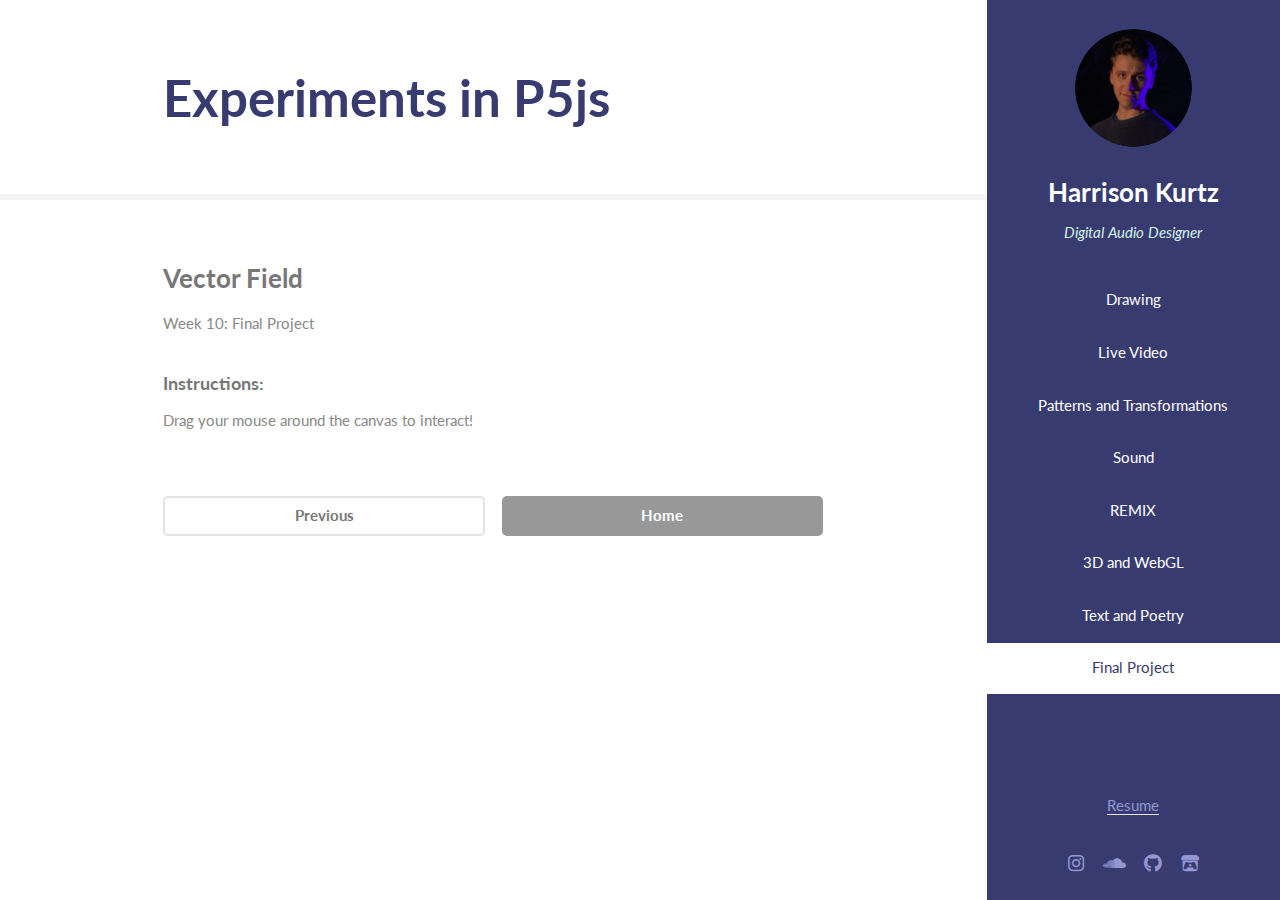
==== commit d909e563: "Final project draft" ====
--- a/p5/final.html
+++ b/p5/final.html
@@ -8,7 +8,8 @@
 		<link rel="stylesheet" href="../assets/css/main.css" />
 		<script src="p5.js"></script>
 		<script src="p5.sound.min.js"></script>
-		<!--<script src="week7.js"></script> -->
+		<script src="transformer.js"></script>
+		<script src="final.js"></script>
 	</head>
     <body class="is-preload">
         <!-- Header -->
@@ -54,12 +55,11 @@
 						</section>
 						<section>
 							<div class="container">
-								<h3>(Work In Progress)</h3>
-								<p>Final Project</p>
-								<!--<div id="p5-frame"></div> 
+								<h3>Vector Field</h3>
+								<p>Week 10: Final Project</p>
+								<div id="p5-frame"></div> 
 								<h4>Instructions:</h4>
-								<p>Use your mouse to search for the lines of poetry hidden in the canvas.</p>
-								-->
+								<p>Drag your mouse around the canvas to interact!</p>
 							</div>
 						</section>
 						<div class="container">
